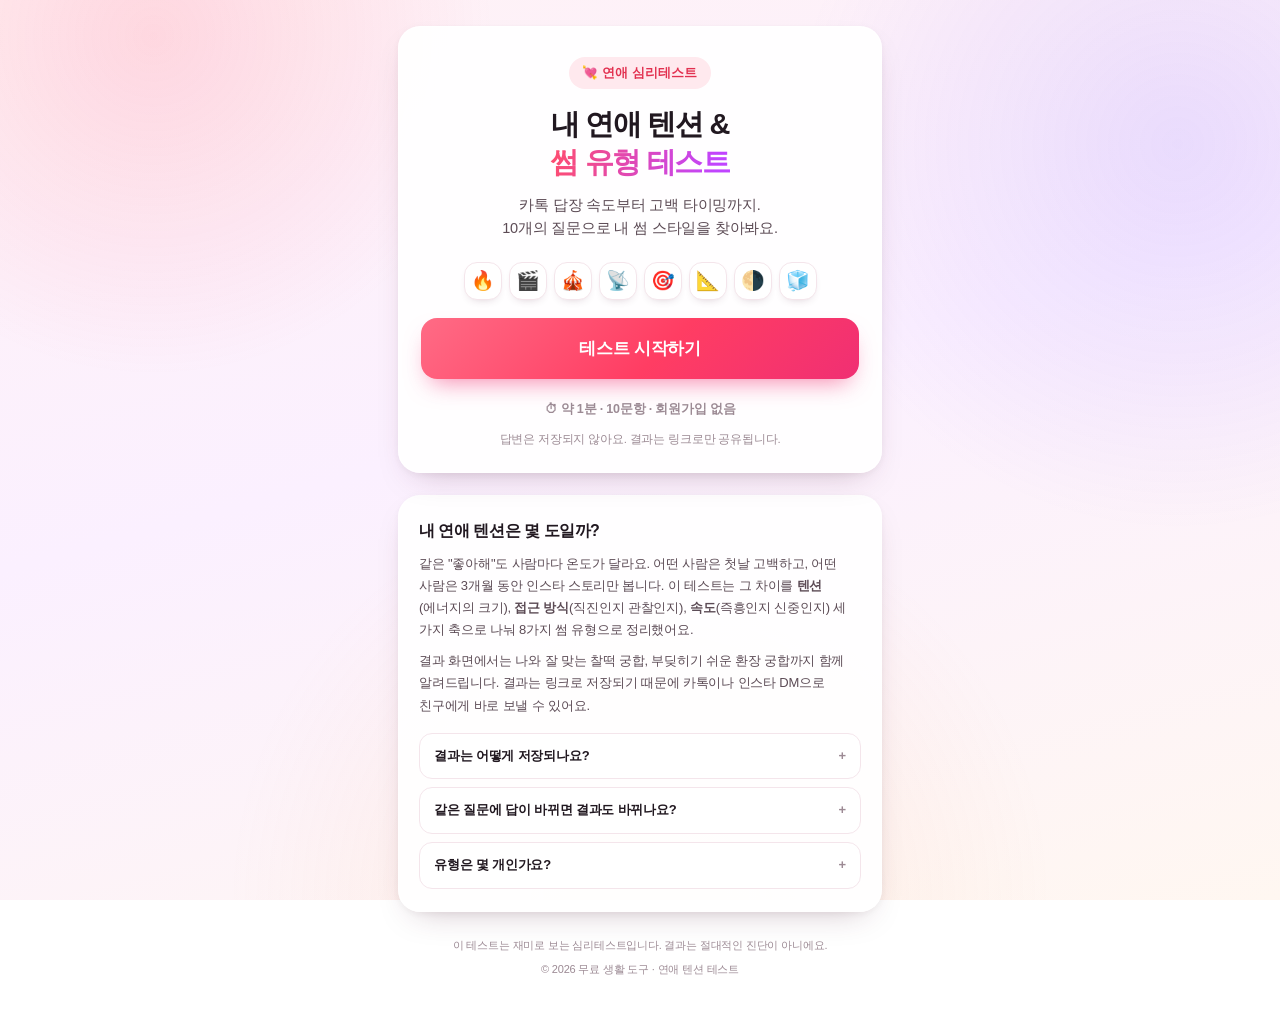
==== love-test/index.html @ 637217f5 "2호기: 연애 텐션 & 썸 유형 테스트 (/love-test/) 추가 + 메인 포털 카드·사이트맵 반영" ====
<!DOCTYPE html>
<html lang="ko">
<head>
<meta charset="UTF-8" />
<meta name="viewport" content="width=device-width, initial-scale=1.0, viewport-fit=cover" />

<title>내 연애 텐션 &amp; 썸 유형 테스트 · 10문항 1분 심리테스트</title>
<meta name="description" content="10개의 질문으로 알아보는 나의 연애 텐션과 썸 유형. 8가지 개성 유형, 찰떡·환장 궁합까지 1분 만에 확인하고 카톡·인스타로 공유해 보세요." />
<meta name="keywords" content="연애 테스트, 썸 테스트, 연애 유형 테스트, 심리테스트, 썸 유형, 찰떡 궁합, 환장 궁합, MBTI 연애, 무료 테스트" />
<meta name="robots" content="index, follow" />
<meta name="author" content="무료 생활 도구" />
<meta name="theme-color" content="#FF4D6D" />
<meta name="naver-site-verification" content="4abd9c88c584afc4a3177594d91446796b81fe75" />
<meta name="google-site-verification" content="jYSlBA72Mb35ZYG-_oT56KLNQTm2DvZlT0kwC0I4Q4g" />
<link rel="canonical" href="https://wjdtldks2007-art.github.io/love-test/" />

<meta property="og:type" content="website" />
<meta property="og:locale" content="ko_KR" />
<meta property="og:site_name" content="내 연애 텐션 &amp; 썸 유형 테스트" />
<meta property="og:title" content="내 연애 텐션 &amp; 썸 유형 테스트 💘" />
<meta property="og:description" content="10문항 1분. 나의 썸 유형과 찰떡·환장 궁합까지 바로 확인하고 공유해 보세요." />
<meta property="og:url" content="https://wjdtldks2007-art.github.io/love-test/" />
<meta property="og:image" content="https://wjdtldks2007-art.github.io/love-test/og-image.png" />
<meta property="og:image:width" content="1200" />
<meta property="og:image:height" content="630" />
<meta name="twitter:card" content="summary_large_image" />
<meta name="twitter:title" content="내 연애 텐션 &amp; 썸 유형 테스트 💘" />
<meta name="twitter:description" content="10문항 1분. 나의 썸 유형과 찰떡·환장 궁합까지." />
<meta name="twitter:image" content="https://wjdtldks2007-art.github.io/love-test/og-image.png" />

<link rel="icon" href="data:image/svg+xml,%3Csvg xmlns='http://www.w3.org/2000/svg' viewBox='0 0 100 100'%3E%3Crect width='100' height='100' rx='26' fill='%23FF4D6D'/%3E%3Ctext x='50' y='72' font-size='56' text-anchor='middle'%3E%F0%9F%92%98%3C/text%3E%3C/svg%3E" />

<script type="application/ld+json">
{
  "@context":"https://schema.org",
  "@type":"WebPage",
  "name":"내 연애 텐션 & 썸 유형 테스트",
  "url":"https://wjdtldks2007-art.github.io/love-test/",
  "inLanguage":"ko-KR",
  "description":"10문항으로 알아보는 연애 텐션과 썸 유형 테스트. 8가지 유형과 찰떡·환장 궁합을 제공합니다.",
  "isAccessibleForFree":true
}
</script>

<style>
  :root{
    --pink:#FF4D6D;
    --pink-deep:#E2304F;
    --pink-soft:#FFE9EE;
    --purple:#7C5CFF;
    --purple-soft:#EFEAFF;
    --ink:#211820;
    --ink-2:#5C4B55;
    --ink-3:#9C8A94;
    --line:#F4E5EB;
    --white:#fff;
    --radius:22px;
  }
  *{box-sizing:border-box;margin:0;padding:0;-webkit-tap-highlight-color:transparent;}
  html{-webkit-text-size-adjust:100%;}
  body{
    font-family:-apple-system,BlinkMacSystemFont,"Apple SD Gothic Neo","Pretendard","Malgun Gothic","Noto Sans KR",sans-serif;
    color:var(--ink);
    line-height:1.6;
    letter-spacing:-0.012em;
    min-height:100vh;
    background:linear-gradient(165deg,#FFF2F5 0%,#FBF0FF 46%,#FFF7F1 100%);
    background-attachment:fixed;
  }
  body::before{
    content:"";
    position:fixed;
    inset:0;
    pointer-events:none;
    background:
      radial-gradient(38vw 38vw at 12% 4%,rgba(255,77,109,.16),transparent 70%),
      radial-gradient(42vw 42vw at 92% 16%,rgba(124,92,255,.14),transparent 72%),
      radial-gradient(46vw 46vw at 50% 100%,rgba(255,180,120,.14),transparent 70%);
    z-index:0;
  }
  .app{
    position:relative;
    z-index:1;
    width:100%;
    max-width:520px;
    margin:0 auto;
    padding:26px 18px 40px;
  }
  .screen{animation:screenIn .34s cubic-bezier(.22,.9,.3,1) both;}
  [hidden]{display:none !important;}
  @keyframes screenIn{from{opacity:0;transform:translateY(14px);}to{opacity:1;transform:none;}}
  @media (prefers-reduced-motion:reduce){
    .screen{animation:none;}
    *{transition:none !important;}
  }

  /* ---------- 공통 ---------- */
  .card{
    background:rgba(255,255,255,.92);
    border-radius:var(--radius);
    box-shadow:0 14px 34px -18px rgba(80,30,55,.34), 0 2px 8px rgba(80,30,55,.05);
    border:1px solid rgba(255,255,255,.9);
  }
  .btn{
    display:block;
    width:100%;
    border:0;
    font:inherit;
    font-weight:800;
    cursor:pointer;
    border-radius:16px;
    padding:17px 18px;
    text-align:center;
  }
  .btn-primary{
    background:linear-gradient(135deg,#FF6B85,#FF3D63 55%,#F02F73);
    color:#fff;
    box-shadow:0 12px 24px -10px rgba(240,47,115,.62);
    font-size:17px;
    letter-spacing:-0.02em;
  }
  .btn-primary:active{transform:translateY(1px) scale(.995);}
  .btn-ghost{
    background:#fff;
    color:var(--ink-2);
    border:1px solid var(--line);
    font-size:15px;
    font-weight:700;
    padding:14px 16px;
  }
  .btn-ghost:active{background:#FDF7F9;}

  /* ---------- 시작 화면 ---------- */
  .intro{padding:30px 22px 24px;text-align:center;}
  .kicker{
    display:inline-flex;
    align-items:center;
    gap:6px;
    font-size:12.5px;
    font-weight:800;
    letter-spacing:.01em;
    color:var(--pink-deep);
    background:var(--pink-soft);
    border-radius:999px;
    padding:6px 13px;
  }
  .intro h1{
    margin-top:16px;
    font-size:29px;
    line-height:1.32;
    font-weight:900;
    letter-spacing:-0.045em;
  }
  .intro h1 em{
    font-style:normal;
    background:linear-gradient(100deg,#FF4D6D,#C044FF 92%);
    -webkit-background-clip:text;
    background-clip:text;
    color:transparent;
  }
  .intro .sub{
    margin-top:12px;
    font-size:14.5px;
    color:var(--ink-2);
    word-break:keep-all;
  }
  .type-row{
    display:flex;
    justify-content:center;
    flex-wrap:wrap;
    gap:7px;
    margin:22px 0 4px;
  }
  .type-dot{
    font-size:19px;
    width:38px;
    height:38px;
    display:grid;
    place-items:center;
    border-radius:13px;
    background:#fff;
    border:1px solid var(--line);
    box-shadow:0 4px 10px -6px rgba(80,30,55,.3);
  }
  .intro .meta{
    margin:20px 0 0;
    font-size:12.5px;
    color:var(--ink-3);
    font-weight:600;
  }
  .intro .btn-primary{margin-top:18px;}
  .intro .privacy{
    margin-top:12px;
    font-size:11.5px;
    color:var(--ink-3);
    line-height:1.5;
  }

  /* ---------- 퀴즈 ---------- */
  .quiz-top{
    display:flex;
    align-items:center;
    gap:12px;
    padding:0 4px 16px;
  }
  .back-btn{
    flex:0 0 auto;
    width:36px;height:36px;
    border-radius:12px;
    border:1px solid var(--line);
    background:#fff;
    color:var(--ink-2);
    font-size:17px;
    line-height:1;
    cursor:pointer;
    display:grid;place-items:center;
  }
  .back-btn:disabled{opacity:.35;cursor:default;}
  .bar{
    flex:1;
    height:8px;
    border-radius:999px;
    background:#F6E6EC;
    overflow:hidden;
  }
  .bar > i{
    display:block;
    height:100%;
    width:0%;
    border-radius:999px;
    background:linear-gradient(90deg,#FF8FA3,#FF4D6D 60%,#C044FF);
    transition:width .32s cubic-bezier(.3,.9,.3,1);
  }
  .count{
    flex:0 0 auto;
    font-size:12.5px;
    font-weight:800;
    color:var(--ink-3);
    font-variant-numeric:tabular-nums;
    min-width:38px;
    text-align:right;
  }
  .q-card{padding:26px 20px 22px;}
  .q-no{
    font-size:12px;
    font-weight:900;
    letter-spacing:.06em;
    color:var(--pink);
  }
  .q-text{
    margin-top:8px;
    font-size:20px;
    line-height:1.45;
    font-weight:800;
    letter-spacing:-0.035em;
    word-break:keep-all;
  }
  .options{
    display:grid;
    gap:9px;
    margin-top:20px;
  }
  .opt{
    display:flex;
    align-items:flex-start;
    gap:10px;
    width:100%;
    border:1.5px solid var(--line);
    background:#fff;
    border-radius:15px;
    padding:14px 15px;
    font:inherit;
    font-size:14.5px;
    line-height:1.5;
    font-weight:600;
    color:var(--ink);
    text-align:left;
    cursor:pointer;
    transition:border-color .15s ease,background .15s ease,transform .12s ease;
    word-break:keep-all;
  }
  .opt .num{
    flex:0 0 auto;
    width:20px;height:20px;
    margin-top:1px;
    border-radius:7px;
    background:var(--pink-soft);
    color:var(--pink-deep);
    font-size:11px;
    font-weight:900;
    display:grid;place-items:center;
  }
  .opt:hover{border-color:#FFC2D0;background:#FFFAFB;}
  .opt:active{transform:scale(.993);}
  .opt.picked{
    border-color:var(--pink);
    background:linear-gradient(135deg,#FFF0F4,#FFE6F0);
    box-shadow:0 8px 18px -12px rgba(255,77,109,.8);
  }
  .opt.picked .num{background:var(--pink);color:#fff;}
  .quiz-note{
    margin-top:15px;
    text-align:center;
    font-size:11.5px;
    color:var(--ink-3);
  }

  /* ---------- 결과 ---------- */
  .hero{
    position:relative;
    overflow:hidden;
    border-radius:26px;
    padding:30px 22px 26px;
    color:#fff;
    text-align:center;
    box-shadow:0 22px 46px -24px rgba(45,15,35,.62);
  }
  .hero::after{
    content:"";
    position:absolute;
    width:230px;height:230px;
    right:-70px;top:-110px;
    border-radius:50%;
    background:rgba(255,255,255,.16);
  }
  .hero-top{
    position:relative;
    z-index:1;
    font-size:11.5px;
    font-weight:800;
    letter-spacing:.14em;
    opacity:.9;
    text-transform:uppercase;
  }
  .hero-emoji{
    position:relative;
    z-index:1;
    font-size:64px;
    line-height:1.1;
    margin-top:8px;
    filter:drop-shadow(0 8px 16px rgba(0,0,0,.22));
  }
  .hero-name{
    position:relative;
    z-index:1;
    margin-top:6px;
    font-size:27px;
    font-weight:900;
    letter-spacing:-0.045em;
  }
  .hero-line{
    position:relative;
    z-index:1;
    margin-top:9px;
    font-size:14px;
    line-height:1.55;
    opacity:.95;
    word-break:keep-all;
  }
  .chips{
    position:relative;
    z-index:1;
    display:flex;
    flex-wrap:wrap;
    justify-content:center;
    gap:6px;
    margin-top:16px;
  }
  .chip{
    font-size:11.5px;
    font-weight:800;
    padding:5px 11px;
    border-radius:999px;
    background:rgba(255,255,255,.2);
    border:1px solid rgba(255,255,255,.34);
    backdrop-filter:blur(4px);
  }

  .panel{
    margin-top:14px;
    padding:22px 20px;
  }
  .panel h3{
    font-size:15px;
    font-weight:900;
    letter-spacing:-0.02em;
    display:flex;
    align-items:center;
    gap:7px;
  }
  .panel h3 .ico{font-size:16px;}
  .feat{
    list-style:none;
    margin-top:14px;
    display:grid;
    gap:11px;
  }
  .feat li{
    display:flex;
    gap:10px;
    font-size:14px;
    line-height:1.55;
    color:var(--ink-2);
    word-break:keep-all;
  }
  .feat li .n{
    flex:0 0 auto;
    width:21px;height:21px;
    margin-top:1px;
    border-radius:8px;
    background:var(--purple-soft);
    color:var(--purple);
    font-size:11px;
    font-weight:900;
    display:grid;place-items:center;
  }

  .matches{
    display:grid;
    grid-template-columns:1fr;
    gap:10px;
    margin-top:14px;
  }
  @media (min-width:430px){
    .matches{grid-template-columns:1fr 1fr;}
  }
  .match{
    border-radius:18px;
    padding:16px 15px;
    border:1px solid var(--line);
    background:#fff;
  }
  .match .lbl{
    font-size:11px;
    font-weight:900;
    letter-spacing:.02em;
    display:inline-flex;
    align-items:center;
    gap:5px;
    padding:3px 9px;
    border-radius:999px;
  }
  .match.good{background:linear-gradient(155deg,#FFF6F9,#FFF0FA);border-color:#FFD9E4;}
  .match.good .lbl{background:#FFE1EA;color:#D6275B;}
  .match.bad{background:linear-gradient(155deg,#F7F6FF,#F2F7FF);border-color:#E2DEFA;}
  .match.bad .lbl{background:#E8E4FF;color:#5B45C9;}
  .match .who{
    margin-top:9px;
    font-size:15px;
    font-weight:900;
    letter-spacing:-0.03em;
    display:flex;
    align-items:center;
    gap:6px;
  }
  .match p{
    margin-top:6px;
    font-size:12.5px;
    line-height:1.55;
    color:var(--ink-2);
    word-break:keep-all;
  }

  .advice{
    background:linear-gradient(150deg,#FFFBF2,#FFF6EC);
    border:1px solid #FFE7C9;
  }
  .advice p{
    margin-top:10px;
    font-size:14px;
    line-height:1.65;
    color:#7A5330;
    word-break:keep-all;
    font-weight:600;
  }

  .share{
    display:grid;
    gap:9px;
    margin-top:18px;
  }
  .share-row{display:grid;grid-template-columns:1fr 1fr;gap:9px;}
  .share .btn-primary{padding:16px;font-size:16px;}
  .share-note{
    margin-top:11px;
    text-align:center;
    font-size:11.5px;
    color:var(--ink-3);
    line-height:1.5;
  }

  /* 광고 자리 */
  .ad-slot{
    margin-top:18px;
    min-height:104px;
    border:1.5px dashed #E3D2DA;
    border-radius:16px;
    background:rgba(255,255,255,.55);
    display:grid;
    place-items:center;
    text-align:center;
    padding:16px;
  }
  .ad-slot span{
    font-size:11.5px;
    font-weight:700;
    color:#B7A3AD;
    letter-spacing:.01em;
    line-height:1.6;
  }

  .more{
    margin-top:16px;
  }
  .more h3{
    font-size:13.5px;
    font-weight:900;
    color:var(--ink-2);
    text-align:center;
  }
  .more-grid{
    display:grid;
    grid-template-columns:1fr 1fr;
    gap:8px;
    margin-top:11px;
  }
  .more-item{
    display:flex;
    align-items:center;
    gap:7px;
    border:1px solid var(--line);
    background:#fff;
    border-radius:13px;
    padding:10px 11px;
    font:inherit;
    font-size:12.5px;
    font-weight:700;
    color:var(--ink-2);
    cursor:pointer;
    text-align:left;
  }
  .more-item:active{background:#FDF7F9;}
  .more-item .e{font-size:16px;}

  .retry{
    margin-top:16px;
  }

  /* ---------- 안내 / FAQ ---------- */
  .info{margin-top:22px;padding:22px 20px;}
  .info h2{font-size:16px;font-weight:900;letter-spacing:-0.03em;}
  .info p{margin-top:9px;font-size:13px;line-height:1.7;color:var(--ink-2);word-break:keep-all;}
  .faq{margin-top:16px;display:grid;gap:8px;}
  .faq details{
    border:1px solid var(--line);
    border-radius:13px;
    background:#fff;
    padding:12px 14px;
  }
  .faq summary{
    font-size:13px;
    font-weight:800;
    cursor:pointer;
    list-style:none;
    color:var(--ink);
    display:flex;
    justify-content:space-between;
    gap:10px;
  }
  .faq summary::-webkit-details-marker{display:none;}
  .faq summary::after{content:"+";color:var(--ink-3);font-weight:900;}
  .faq details[open] summary::after{content:"−";}
  .faq details p{margin-top:8px;font-size:12.5px;color:var(--ink-2);line-height:1.65;}

  footer{
    text-align:center;
    padding:24px 8px 6px;
    font-size:11px;
    color:var(--ink-3);
    line-height:1.7;
  }

  .toast{
    position:fixed;
    left:50%;
    bottom:28px;
    transform:translate(-50%,20px);
    background:#211820;
    color:#fff;
    font-size:13px;
    font-weight:700;
    padding:12px 18px;
    border-radius:14px;
    box-shadow:0 14px 30px -12px rgba(0,0,0,.5);
    opacity:0;
    pointer-events:none;
    transition:opacity .2s ease,transform .24s ease;
    z-index:50;
    max-width:calc(100vw - 40px);
    text-align:center;
  }
  .toast.show{opacity:1;transform:translate(-50%,0);}
</style>
</head>
<body>
<div class="app">

  <!-- ============ 시작 화면 ============ -->
  <section id="screen-intro" class="screen card intro">
    <div class="kicker">💘 연애 심리테스트</div>
    <h1>내 연애 텐션 &amp;<br /><em>썸 유형 테스트</em></h1>
    <p class="sub">카톡 답장 속도부터 고백 타이밍까지.<br />10개의 질문으로 내 썸 스타일을 찾아봐요.</p>

    <div class="type-row" aria-hidden="true">
      <span class="type-dot">🔥</span>
      <span class="type-dot">🎬</span>
      <span class="type-dot">🎪</span>
      <span class="type-dot">📡</span>
      <span class="type-dot">🎯</span>
      <span class="type-dot">📐</span>
      <span class="type-dot">🌗</span>
      <span class="type-dot">🧊</span>
    </div>

    <button class="btn btn-primary" id="start-btn" type="button">테스트 시작하기</button>
    <p class="meta">⏱ 약 1분 · 10문항 · 회원가입 없음</p>
    <p class="privacy">답변은 저장되지 않아요. 결과는 링크로만 공유됩니다.</p>
  </section>

  <!-- ============ 질문 화면 ============ -->
  <section id="screen-quiz" class="screen" hidden>
    <div class="quiz-top">
      <button class="back-btn" id="back-btn" type="button" aria-label="이전 질문으로">←</button>
      <div class="bar"><i id="bar-fill"></i></div>
      <span class="count" id="count">1/10</span>
    </div>

    <div class="card q-card" id="q-card">
      <p class="q-no" id="q-no">Q1</p>
      <h2 class="q-text" id="q-text">질문</h2>
      <div class="options" id="options" role="group" aria-labelledby="q-text"></div>
      <p class="quiz-note">정답은 없어요. 끌리는 대로 골라 주세요 🙌</p>
    </div>
  </section>

  <!-- ============ 결과 화면 ============ -->
  <section id="screen-result" class="screen" hidden>
    <div class="hero" id="hero">
      <p class="hero-top" id="hero-top">나의 썸 유형은</p>
      <div class="hero-emoji" id="r-emoji">🔥</div>
      <h2 class="hero-name" id="r-name">폭주 기관차</h2>
      <p class="hero-line" id="r-line">한 줄 요약</p>
      <div class="chips" id="r-chips"></div>
    </div>

    <section class="card panel">
      <h3><span class="ico">💡</span>연애 특징 3가지</h3>
      <ul class="feat" id="r-feats"></ul>
    </section>

    <section class="card panel">
      <h3><span class="ico">🫶</span>궁합 리포트</h3>
      <div class="matches">
        <div class="match good">
          <span class="lbl">💞 찰떡 궁합</span>
          <div class="who" id="r-good">—</div>
          <p id="r-good-why"></p>
        </div>
        <div class="match bad">
          <span class="lbl">💥 환장 궁합</span>
          <div class="who" id="r-bad">—</div>
          <p id="r-bad-why"></p>
        </div>
      </div>
    </section>

    <section class="card panel advice">
      <h3><span class="ico">✍️</span>연애 조언</h3>
      <p id="r-advice"></p>
    </section>

    <div class="share">
      <button class="btn btn-primary" id="share-btn" type="button">카톡 · 인스타에 공유하기</button>
      <div class="share-row">
        <button class="btn btn-ghost" id="copy-btn" type="button">🔗 결과 링크 복사</button>
        <button class="btn btn-ghost" id="retry-btn" type="button">↺ 다시 하기</button>
      </div>
      <p class="share-note">같은 유형이 나온 친구에게 링크를 보내보세요.</p>
    </div>

    <!-- =========================================================
         [광고 / 쿠팡 파트너스 삽입 위치]
         아래 .ad-slot div 를 통째로 지우고 애드센스 광고 단위나
         쿠팡 파트너스 배너 코드를 붙여 넣으면 됩니다.
         (결과 카드 바로 아래 · 모바일/PC 공통)
         ========================================================= -->
    <div class="ad-slot" aria-hidden="true">
      <span>광고 영역<br />애드센스 · 쿠팡 파트너스 배너가 들어갈 자리</span>
    </div>

    <div class="more">
      <h3>다른 유형도 궁금하다면</h3>
      <div class="more-grid" id="more-grid"></div>
    </div>
  </section>

  <!-- ============ 소개 / FAQ ============ -->
  <section class="info card">
    <h2>내 연애 텐션은 몇 도일까?</h2>
    <p>같은 "좋아해"도 사람마다 온도가 달라요. 어떤 사람은 첫날 고백하고, 어떤 사람은 3개월 동안 인스타 스토리만 봅니다. 이 테스트는 그 차이를 <b>텐션</b>(에너지의 크기), <b>접근 방식</b>(직진인지 관찰인지), <b>속도</b>(즉흥인지 신중인지) 세 가지 축으로 나눠 8가지 썸 유형으로 정리했어요.</p>
    <p>결과 화면에서는 나와 잘 맞는 찰떡 궁합, 부딪히기 쉬운 환장 궁합까지 함께 알려드립니다. 결과는 링크로 저장되기 때문에 카톡이나 인스타 DM으로 친구에게 바로 보낼 수 있어요.</p>

    <div class="faq">
      <details>
        <summary>결과는 어떻게 저장되나요?</summary>
        <p>답변은 서버로 전송되지 않고 브라우저 안에서만 계산됩니다. 결과 화면의 주소에 유형 정보가 담기기 때문에, 그 링크를 저장하거나 공유하면 같은 결과를 다시 볼 수 있어요.</p>
      </details>
      <details>
        <summary>같은 질문에 답이 바뀌면 결과도 바뀌나요?</summary>
        <p>네. 세 축의 점수에 따라 유형이 정해지므로, 답이 달라지면 다른 유형이 나올 수 있습니다. 다시 하기를 누르면 처음부터 시작해요.</p>
      </details>
      <details>
        <summary>유형은 몇 개인가요?</summary>
        <p>총 8가지입니다. 폭주 기관차, 각본 있는 직진러, 썸 서커스 단장, 썸 레이더, 한 방 저격수, 설계도 직진러, 반전 잠복자, 마음의 빙하까지 — 결과 화면 아래에서 모든 유형을 볼 수 있어요.</p>
      </details>
    </div>
  </section>

  <footer>
    <p>이 테스트는 재미로 보는 심리테스트입니다. 결과는 절대적인 진단이 아니에요.</p>
    <p style="margin-top:5px;">© 2026 무료 생활 도구 · 연애 텐션 테스트</p>
  </footer>
</div>

<div class="toast" id="toast" role="status" aria-live="polite"></div>

<script>
(function(){
  "use strict";

  var BASE_URL = "https://wjdtldks2007-art.github.io/love-test/";

  /* ---------- 8가지 유형 ---------- */
  var TYPES = {
    burst:{
      emoji:"🔥", name:"폭주 기관차",
      line:"마음에 불이 붙으면 3초 만에 시동, 고백까지 풀액셀.",
      chips:["텐션 만렙","직진형","즉흥형"],
      color:["#FF7A45","#F0235C"],
      feats:[
        "마음에 들면 답장 속도가 인생 최고 기록을 갈아치운다",
        "티를 숨기려 해도 입꼬리와 이모티콘 개수가 먼저 고백한다",
        "거절당해도 다음 날 “어제 뭐 먹었어?” 톡으로 조용히 복구한다"
      ],
      good:"circus",
      goodWhy:"둘이 만나면 3시간이 30분처럼 지나가는 텐션 콤보. 서로의 에너지가 연료가 됩니다.",
      bad:"glacier",
      badWhy:"내 열정이 0도의 벽에 닿으면 김만 나고 끝나요. 답장 없는 시간을 견디는 게 이 조합의 숙제.",
      advice:"상대에게도 시동 걸 시간이 필요해요. “나 이만큼 좋아”를 말하면서 “너는 어때?”를 한 번만 더 물어보면 성공률이 확 올라갑니다."
    },
    script:{
      emoji:"🎬", name:"각본 있는 직진러",
      line:"준비는 철저하게, 고백은 영화처럼. 대본은 이미 세 개 써놨다.",
      chips:["텐션 만렙","직진형","신중형"],
      color:["#A855F7","#EC4899"],
      feats:[
        "좋아하는 마음도 계획표에 적어두고 하나씩 실행한다",
        "리액션은 크지만, 고백 멘트는 밤새 다듬는다",
        "상대의 취향·동선·좋아하는 메뉴까지 조용히 조사해둔다"
      ],
      good:"radar",
      goodWhy:"서로의 신호를 읽고 준비하는 조합. 말하지 않아도 “지금이다”를 압니다.",
      bad:"lurker",
      badWhy:"내겐 대본이 있는데 상대는 즉흥 연기만 해요. 합이 안 맞으면 각자 다른 작품이 됩니다.",
      advice:"완벽한 타이밍을 기다리다 계절이 바뀌지 않게, 80%만 준비됐을 때 한 번 말해보세요. 나머지 20%는 상대가 채워줄 수 있어요."
    },
    circus:{
      emoji:"🎪", name:"썸 서커스 단장",
      line:"텐션으로 분위기를 만들고, 타이밍은 눈치로 잡는다.",
      chips:["텐션 만렙","관찰형","즉흥형"],
      color:["#22C1C3","#4F7BFF"],
      feats:[
        "단톡방을 웃음으로 채우는데, 그 웃음의 절반은 상대 리액션용이다",
        "상대 컨디션을 0.5초 만에 읽고 농담 강도를 조절한다",
        "“지금 나와”로 갑자기 이벤트를 여는 게 특기다"
      ],
      good:"burst",
      goodWhy:"둘이 있으면 하루가 3시간처럼 지나가는 최고의 흥행 조합입니다.",
      bad:"blueprint",
      badWhy:"내 즉흥 이벤트가 상대의 계획표를 부숴요. 즐거운데 자꾸 미안해집니다.",
      advice:"노는 사람과 좋아하는 사람은 다르게 보여야 해요. 장난 속에 진심을 한 번씩 섞어두면 상대가 “이건 진짜구나”를 알게 됩니다."
    },
    radar:{
      emoji:"📡", name:"썸 레이더",
      line:"리액션은 크게, 확신은 천천히. 지금 모든 신호를 수집 중.",
      chips:["텐션 만렙","관찰형","신중형"],
      color:["#38BDF8","#6366F1"],
      feats:[
        "상대의 말투·답장 시간·이모티콘 개수 변화를 다 기억한다",
        "티는 안 내는데 주변인은 이미 다 알고 있다",
        "“썸인가?” 싶으면 진짜 썸일 때만 움직인다"
      ],
      good:"script",
      goodWhy:"서로 신호를 읽고 준비하는 조합. 말 안 해도 통합니다.",
      bad:"sniper",
      badWhy:"나도 신호를 안 보내고 상대도 안 보내요. 둘 다 레이더만 보다가 끝나는 조합.",
      advice:"레이더는 정확한데, 그 신호를 상대에게 보내는 걸 자꾸 잊어요. 좋아하는 티를 1%만 더 내도 상대의 레이더도 켜집니다."
    },
    sniper:{
      emoji:"🎯", name:"한 방 저격수",
      line:"평소엔 조용한데, 결정적일 때 한 방. 그 한 방이 세다.",
      chips:["정온 모드","직진형","즉흥형"],
      color:["#3F4A5A","#0F766E"],
      feats:[
        "좋아하는 사람 앞에서는 오히려 말수가 줄어든다",
        "그런데 결정적일 때 아무도 예상 못 한 말을 한다 (“우리 사귀자”)",
        "화려한 이벤트보다 딱 맞는 한 마디를 고른다"
      ],
      good:"blueprint",
      goodWhy:"말이 없어도 서로의 타이밍을 아는 조합. 조용한데 잘 돌아갑니다.",
      bad:"circus",
      badWhy:"상대는 축제, 나는 저격. 텐션 차이를 사랑으로 넘기엔 하루가 너무 깁니다.",
      advice:"한 방만 기다리면 상대는 그 전까지 “관심 없나?” 하고 접을 수 있어요. 잔잔한 연락 한 줄이 그 한 방의 위력을 키웁니다."
    },
    blueprint:{
      emoji:"📐", name:"설계도 직진러",
      line:"좋아하는 마음도 계획대로. 머릿속엔 3개월 뒤가 그려져 있다.",
      chips:["정온 모드","직진형","신중형"],
      color:["#3B82F6","#1E3A8A"],
      feats:[
        "마음이 생기면 상대의 스케줄과 취향을 정리한다 (메모장에)",
        "고백은 계획된 장소, 계획된 시간, 준비된 한 마디",
        "좋아한다는 말은 안 해도 행동으로 다 해놓는다"
      ],
      good:"sniper",
      goodWhy:"조용히 서로를 이해하는 조합. 말이 적어도 마음은 큽니다.",
      bad:"burst",
      badWhy:"상대의 풀액셀에 내 설계도가 찢겨요. 사랑인데 숨이 찹니다.",
      advice:"행동으로 백 번 보여주는 것보다 입으로 한 번 말하는 게 열 배는 확실해요. 설계도에 “말하기” 항목을 꼭 넣어두세요."
    },
    lurker:{
      emoji:"🌗", name:"반전 잠복자",
      line:"조용히 지켜보다가, 어느 날 갑자기 마음을 꺼낸다.",
      chips:["정온 모드","관찰형","즉흥형"],
      color:["#7C3AED","#3B1D6B"],
      feats:[
        "3개월 동안 인스타 스토리만 보다가 갑자기 고백하는 쪽",
        "관찰력이 비정상적으로 좋아서 상대 취향을 다 알고 있다",
        "마음을 꺼낼 땐 준비 없이, 그래서 더 진심처럼 보인다"
      ],
      good:"glacier",
      goodWhy:"둘 다 조용한데 한 번 움직이면 오래 갑니다. 얼음 밑의 온도 같은 조합.",
      bad:"script",
      badWhy:"상대는 대본을 쓰고 나는 즉흥 연기를 해요. 리허설이 계속 어긋납니다.",
      advice:"갑작스러운 고백은 상대에겐 정말 갑작스럽습니다. 잠복 기간에 “나도 관심 있어” 신호를 두세 번 흘려두면 그 반전이 로맨스가 됩니다."
    },
    glacier:{
      emoji:"🧊", name:"마음의 빙하",
      line:"겉은 0도, 속은 100도. 녹는 데 시간이 필요하다.",
      chips:["정온 모드","관찰형","신중형"],
      color:["#7FB8F5","#3F7BE0"],
      feats:[
        "좋아할수록 더 무뚝뚝해지는 타입, 오해받기 1등",
        "상대의 모든 신호를 분석하지만 확인은 100%일 때만 한다",
        "한 번 마음을 열면 5년을 가는 장기 연애 체질"
      ],
      good:"lurker",
      goodWhy:"서로의 느린 속도를 이해하는 조합. 급하지 않아서 오래 갑니다.",
      bad:"radar",
      badWhy:"상대는 계속 신호를 보내는데 나는 확인 중. 신호가 끊기고 나서야 아쉬워집니다.",
      advice:"무표정은 “관심 없음”으로 읽혀요. 하루에 한 번, 작게라도 온도를 보여주세요. “오늘 보고 싶었어” 한 줄이면 충분합니다."
    }
  };

  var ORDER = ["burst","script","circus","radar","sniper","blueprint","lurker","glacier"];

  /* ---------- 질문 (축: T=텐션 H/L, A=접근 D/N, S=속도 F/C) ---------- */
  var QUESTIONS = [
    { q:"단체 톡방에 썸 상대가 “오늘 너무 힘들었다”고 올렸다.",
      o:[
        {t:"“무슨 일이야? 전화할까?” 바로 답한다", k:"H", v:2},
        {t:"하트 누르고, 위로 멘트 다섯 개 중에 고민한다", k:"H", v:1},
        {t:"다들 답하겠지, 하고 넘긴다", k:"L", v:1},
        {t:"좀 지나서 “고생했어” 한 줄 남긴다", k:"L", v:2}
      ]},
    { q:"썸 상대가 세 시간째 답장이 없다.",
      o:[
        {t:"“바빠? 나 심심해 ㅋㅋ” 하고 또 보낸다", k:"H", v:2},
        {t:"인스타 스토리부터 확인한다, 뭐 하고 있나", k:"H", v:1},
        {t:"폰 뒤집어 놓고 내 일 한다", k:"L", v:1},
        {t:"오히려 잘됐다 싶어서 하루 종일 안 본다", k:"L", v:2}
      ]},
    { q:"썸 상대가 다른 이성과 찍은 사진을 올렸다.",
      o:[
        {t:"바로 캡처해서 “누구야?” 톡을 보낸다", k:"H", v:2},
        {t:"친한 친구한테 보내서 같이 분석한다", k:"H", v:1},
        {t:"흠, 하고 넘긴다", k:"L", v:1},
        {t:"안 본 척한다. 진짜로 신경 안 쓰는 척", k:"L", v:2}
      ]},
    { q:"마음이 확 커진 순간, 심장이 크게 뛴다.",
      o:[
        {t:"그 자리에서 “나 너 좋아해” 말한다", k:"H", v:2},
        {t:"목소리가 떨려도 어떻게든 티를 낸다", k:"H", v:1},
        {t:"집에 가서 혼자 정리한다", k:"L", v:1},
        {t:"이불킥하고 다음 날 아무 일 없던 척한다", k:"L", v:2}
      ]},
    { q:"마음에 드는 사람을 처음 봤을 때.",
      o:[
        {t:"팔로우 걸고 DM부터 보낸다", k:"D", v:2},
        {t:"공통 친구 통해 자연스럽게 소개받는다", k:"D", v:1},
        {t:"인스타를 정독하고 다음 기회를 노린다", k:"N", v:1},
        {t:"스토리 염탐만 하고 끝난다", k:"N", v:2}
      ]},
    { q:"썸 상대가 “우리 뭐야?”라고 물었다.",
      o:[
        {t:"“사귀는 거지 뭐” 하고 바로 확정한다", k:"D", v:2},
        {t:"“좋아하면 좋겠다”고 슬쩍 던져본다", k:"D", v:1},
        {t:"“너는 어떻게 생각해?” 하고 되돌린다", k:"N", v:1},
        {t:"“좀 더 알아가자”며 시간을 번다", k:"N", v:2}
      ]},
    { q:"첫 데이트 코스를 정할 때.",
      o:[
        {t:"내가 다 정해서 “여기 어때?” 하고 던진다", k:"D", v:2},
        {t:"두 개 골라서 선택지를 준다", k:"D", v:1},
        {t:"상대 취향을 먼저 물어본다", k:"N", v:1},
        {t:"“아무 데나 좋아” 하고 맡긴다", k:"N", v:2}
      ]},
    { q:"첫 데이트가 끝나고 헤어지는 길.",
      o:[
        {t:"다음 약속을 그 자리에서 잡는다", k:"F", v:2},
        {t:"“오늘 재밌었어” 톡을 3분 안에 보낸다", k:"F", v:1},
        {t:"하루 정도 두고 연락한다", k:"C", v:1},
        {t:"상대 반응을 보고 결정한다", k:"C", v:2}
      ]},
    { q:"썸 상대가 밤 11시에 “지금 시간 돼?”라고 한다.",
      o:[
        {t:"“ㅇㅇ 어디야, 바로 갈게”", k:"F", v:2},
        {t:"10분 만에 준비하고 나간다", k:"F", v:1},
        {t:"“무슨 일인데?” 하고 먼저 묻는다", k:"C", v:1},
        {t:"“오늘은 좀…” 하고 다음을 잡는다", k:"C", v:2}
      ]},
    { q:"만난 지 3개월, 썸이 조금씩 길어지고 있다.",
      o:[
        {t:"3개월이면 충분하지, 지금 고백한다", k:"F", v:2},
        {t:"이번 주 안에 분위기 잡고 말한다", k:"F", v:1},
        {t:"확신이 더 필요하다, 한 달만 더", k:"C", v:1},
        {t:"상대가 먼저 말할 때까지 기다린다", k:"C", v:2}
      ]}
  ];

  var CHIP_LABEL = {H:"텐션 만렙", L:"정온 모드", D:"직진형", N:"관찰형", F:"즉흥형", C:"신중형"};

  /* ---------- DOM ---------- */
  var $ = function(id){ return document.getElementById(id); };
  var screens = {
    intro:$("screen-intro"),
    quiz:$("screen-quiz"),
    result:$("screen-result")
  };
  var state = { i:0, answers:[], scores:null, hard:null, type:null };

  function show(name){
    Object.keys(screens).forEach(function(k){ screens[k].hidden = (k !== name); });
    window.scrollTo({ top:0, behavior:"auto" });
  }

  /* ---------- 퀴즈 ---------- */
  function startQuiz(){
    state = { i:0, answers:[], scores:{H:0,L:0,D:0,N:0,F:0,C:0}, hard:{H:0,L:0,D:0,N:0,F:0,C:0}, type:null };
    renderQuestion();
    show("quiz");
  }

  function renderQuestion(){
    var q = QUESTIONS[state.i];
    $("q-no").textContent = "Q" + (state.i + 1);
    $("q-text").textContent = q.q;
    $("count").textContent = (state.i + 1) + "/" + QUESTIONS.length;

    var pct = Math.round((state.i / QUESTIONS.length) * 100);
    $("bar-fill").style.width = pct + "%";
    $("back-btn").disabled = state.i === 0;

    var box = $("options");
    box.innerHTML = "";
    q.o.forEach(function(opt, idx){
      var b = document.createElement("button");
      b.type = "button";
      b.className = "opt";
      b.innerHTML = '<span class="num">' + (idx + 1) + "</span><span>" + opt.t + "</span>";
      b.addEventListener("click", function(){ answer(idx, b); });
      box.appendChild(b);
    });

    // 카드 전환 효과
    var card = $("q-card");
    card.style.animation = "none";
    void card.offsetWidth;
    card.style.animation = "screenIn .28s cubic-bezier(.22,.9,.3,1) both";
  }

  function answer(idx, btn){
    btn.classList.add("picked");
    var opt = QUESTIONS[state.i].o[idx];
    state.answers[state.i] = idx;
    state.scores[opt.k] += opt.v;
    if (opt.v === 2) state.hard[opt.k] += 1;

    window.setTimeout(function(){
      state.i += 1;
      if (state.i >= QUESTIONS.length){
        finish();
      } else {
        renderQuestion();
      }
    }, 170);
  }

  function pickPole(a, b){
    if (state.scores[a] !== state.scores[b]) return state.scores[a] > state.scores[b] ? a : b;
    if (state.hard[a] !== state.hard[b]) return state.hard[a] > state.hard[b] ? a : b;
    return a;
  }

  function finish(){
    var key = pickPole("H","L") + pickPole("D","N") + pickPole("F","C");
    renderResult(key);
    show("result");
    setUrlType(key);
  }

  /* ---------- 결과 ---------- */
  function renderResult(key){
    var t = TYPES[key];
    if (!t) return;
    state.type = key;

    $("hero").style.background = "linear-gradient(150deg," + t.color[0] + " 0%," + t.color[1] + " 100%)";
    $("r-emoji").textContent = t.emoji;
    $("r-name").textContent = t.name;
    $("r-line").textContent = t.line;

    var chips = $("r-chips");
    chips.innerHTML = "";
    t.chips.forEach(function(c){
      var s = document.createElement("span");
      s.className = "chip";
      s.textContent = c;
      chips.appendChild(s);
    });

    var feats = $("r-feats");
    feats.innerHTML = "";
    t.feats.forEach(function(f, i){
      var li = document.createElement("li");
      li.innerHTML = '<span class="n">' + (i + 1) + "</span><span>" + f + "</span>";
      feats.appendChild(li);
    });

    var g = TYPES[t.good], b = TYPES[t.bad];
    $("r-good").textContent = g.emoji + " " + g.name;
    $("r-good-why").textContent = t.goodWhy;
    $("r-bad").textContent = b.emoji + " " + b.name;
    $("r-bad-why").textContent = t.badWhy;
    $("r-advice").textContent = t.advice;

    document.title = "내 썸 유형은 " + t.emoji + " " + t.name + " · 연애 텐션 테스트";

    var grid = $("more-grid");
    grid.innerHTML = "";
    ORDER.forEach(function(k){
      var x = TYPES[k];
      var el = document.createElement("button");
      el.type = "button";
      el.className = "more-item";
      el.innerHTML = '<span class="e">' + x.emoji + "</span><span>" + x.name + "</span>";
      el.addEventListener("click", function(){
        renderResult(k);
        setUrlType(k);
        window.scrollTo({ top:0, behavior:"smooth" });
      });
      grid.appendChild(el);
    });
  }

  function setUrlType(key){
    try{
      var u = new URL(window.location.href);
      u.search = "?t=" + key;
      u.hash = "";
      window.history.replaceState(null, "", u.toString());
    }catch(e){}
  }

  function typeFromUrl(){
    try{
      var v = new URL(window.location.href).searchParams.get("t");
      return (v && TYPES[v]) ? v : null;
    }catch(e){ return null; }
  }

  /* ---------- 공유 / 복사 ---------- */
  var toastTimer = null;
  function toast(msg){
    var el = $("toast");
    el.textContent = msg;
    el.classList.add("show");
    window.clearTimeout(toastTimer);
    toastTimer = window.setTimeout(function(){ el.classList.remove("show"); }, 2200);
  }

  function shareUrl(){
    return BASE_URL + "?t=" + (state.type || "burst");
  }

  function shareText(){
    var t = TYPES[state.type] || TYPES.burst;
    return "내 썸 유형은 " + t.emoji + " " + t.name + "! 너는 어떤 유형이야?";
  }

  function copyLink(){
    var url = shareUrl();
    var done = function(){ toast("결과 링크를 복사했어요! 카톡·인스타에 붙여넣기 💌"); };
    if (navigator.clipboard && navigator.clipboard.writeText){
      navigator.clipboard.writeText(url).then(done, function(){ legacyCopy(url); done(); });
    } else {
      legacyCopy(url); done();
    }
  }

  function legacyCopy(text){
    try{
      var ta = document.createElement("textarea");
      ta.value = text;
      ta.setAttribute("readonly", "");
      ta.style.position = "fixed";
      ta.style.top = "-1000px";
      document.body.appendChild(ta);
      ta.select();
      document.execCommand("copy");
      document.body.removeChild(ta);
    }catch(e){}
  }

  function shareResult(){
    var data = {
      title: "내 연애 텐션 & 썸 유형 테스트",
      text: shareText(),
      url: shareUrl()
    };
    if (navigator.share){
      navigator.share(data).catch(function(){ /* 사용자가 취소한 경우 */ });
    } else {
      copyLink();
      toast("링크를 복사했어요. 카톡·인스타에 붙여넣기 💌");
    }
  }

  /* ---------- 이벤트 ---------- */
  $("start-btn").addEventListener("click", startQuiz);
  $("retry-btn").addEventListener("click", function(){
    try{ window.history.replaceState(null, "", BASE_URL); }catch(e){}
    document.title = "내 연애 텐션 & 썸 유형 테스트 · 10문항 1분 심리테스트";
    startQuiz();
  });
  $("share-btn").addEventListener("click", shareResult);
  $("copy-btn").addEventListener("click", copyLink);
  $("back-btn").addEventListener("click", function(){
    if (state.i === 0) return;
    state.i -= 1;
    var prev = QUESTIONS[state.i].o[state.answers[state.i]];
    if (prev){
      state.scores[prev.k] -= prev.v;
      if (prev.v === 2) state.hard[prev.k] -= 1;
    }
    renderQuestion();
  });

  document.addEventListener("keydown", function(e){
    if (screens.quiz.hidden) return;
    var n = parseInt(e.key, 10);
    if (n >= 1 && n <= 4){
      var btns = $("options").querySelectorAll(".opt");
      if (btns[n - 1]) btns[n - 1].click();
    }
  });

  /* ---------- 초기 진입 ---------- */
  var preset = typeFromUrl();
  if (preset){
    renderResult(preset);
    show("result");
  }
})();
</script>
</body>
</html>
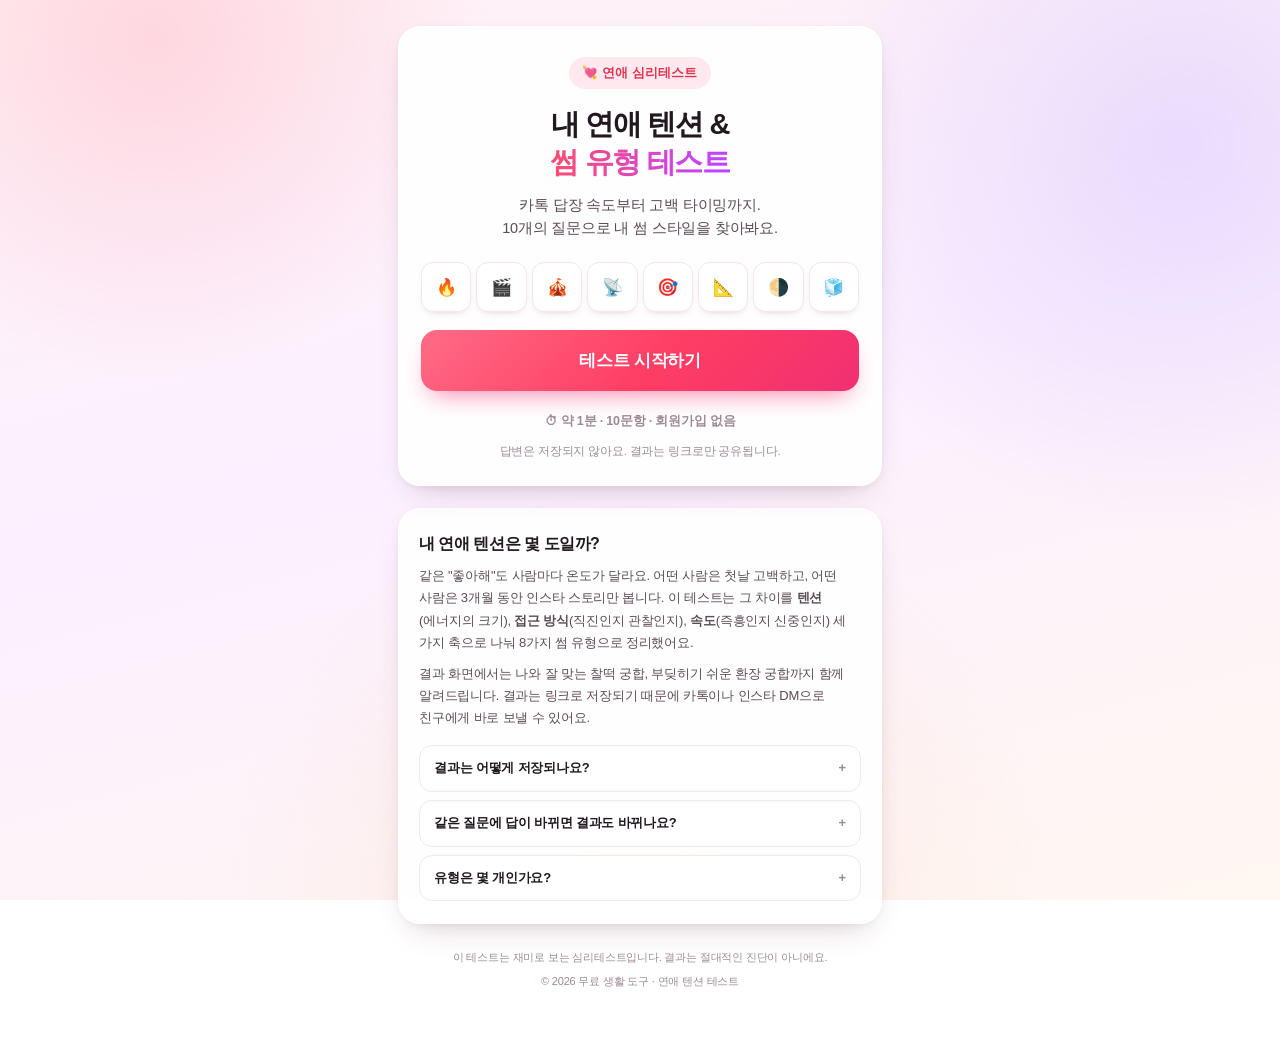
==== commit b79d0122: "love-test: 유형 이모지 줄 8칸 그리드로 정렬, 선택지 더블탭 가드" ====
--- a/love-test/index.html
+++ b/love-test/index.html
@@ -165,19 +165,18 @@
     word-break:keep-all;
   }
   .type-row{
-    display:flex;
-    justify-content:center;
-    flex-wrap:wrap;
-    gap:7px;
+    display:grid;
+    grid-template-columns:repeat(8,1fr);
+    gap:5px;
     margin:22px 0 4px;
   }
   .type-dot{
-    font-size:19px;
-    width:38px;
-    height:38px;
+    font-size:17px;
+    width:100%;
+    aspect-ratio:1 / 1;
     display:grid;
     place-items:center;
-    border-radius:13px;
+    border-radius:12px;
     background:#fff;
     border:1px solid var(--line);
     box-shadow:0 4px 10px -6px rgba(80,30,55,.3);
@@ -950,6 +949,12 @@
 
   var CHIP_LABEL = {H:"텐션 만렙", L:"정온 모드", D:"직진형", N:"관찰형", F:"즉흥형", C:"신중형"};
 
+  /* 축 조합 → 유형 키 */
+  var TYPE_BY_AXES = {
+    HDF:"burst", HDC:"script", HNF:"circus", HNC:"radar",
+    LDF:"sniper", LDC:"blueprint", LNF:"lurker", LNC:"glacier"
+  };
+
   /* ---------- DOM ---------- */
   var $ = function(id){ return document.getElementById(id); };
   var screens = {
@@ -961,18 +966,22 @@
 
   function show(name){
     Object.keys(screens).forEach(function(k){ screens[k].hidden = (k !== name); });
+    // 테스트 중에는 아래 소개/FAQ 영역을 잠시 가려 둔다
+    var info = document.querySelector(".info");
+    if (info) info.hidden = (name === "quiz");
     window.scrollTo({ top:0, behavior:"auto" });
   }
 
   /* ---------- 퀴즈 ---------- */
   function startQuiz(){
-    state = { i:0, answers:[], scores:{H:0,L:0,D:0,N:0,F:0,C:0}, hard:{H:0,L:0,D:0,N:0,F:0,C:0}, type:null };
+    state = { i:0, answers:[], scores:{H:0,L:0,D:0,N:0,F:0,C:0}, hard:{H:0,L:0,D:0,N:0,F:0,C:0}, type:null, locked:false };
     renderQuestion();
     show("quiz");
   }
 
   function renderQuestion(){
     var q = QUESTIONS[state.i];
+    state.locked = false;
     $("q-no").textContent = "Q" + (state.i + 1);
     $("q-text").textContent = q.q;
     $("count").textContent = (state.i + 1) + "/" + QUESTIONS.length;
@@ -1000,6 +1009,8 @@
   }
 
   function answer(idx, btn){
+    if (state.locked) return;
+    state.locked = true;
     btn.classList.add("picked");
     var opt = QUESTIONS[state.i].o[idx];
     state.answers[state.i] = idx;
@@ -1023,7 +1034,8 @@
   }
 
   function finish(){
-    var key = pickPole("H","L") + pickPole("D","N") + pickPole("F","C");
+    var axes = pickPole("H","L") + pickPole("D","N") + pickPole("F","C");
+    var key = TYPE_BY_AXES[axes] || "burst";
     renderResult(key);
     show("result");
     setUrlType(key);
@@ -1031,8 +1043,8 @@
 
   /* ---------- 결과 ---------- */
   function renderResult(key){
+    if (!TYPES[key]) key = "burst";
     var t = TYPES[key];
-    if (!t) return;
     state.type = key;
 
     $("hero").style.background = "linear-gradient(150deg," + t.color[0] + " 0%," + t.color[1] + " 100%)";
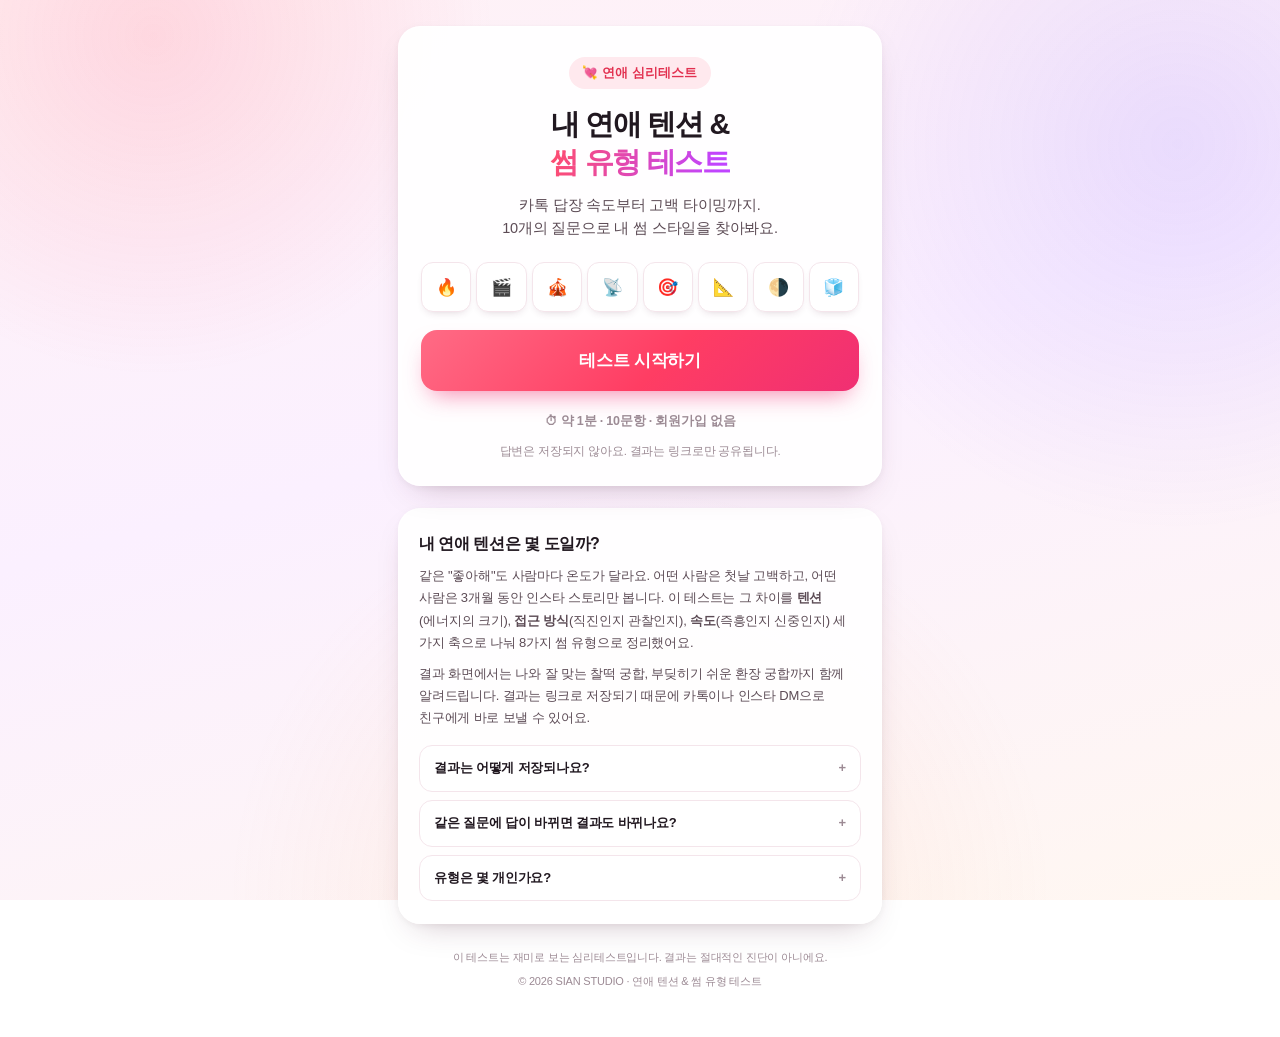
==== commit 1fe2c74f: "SIAN STUDIO 리브랜딩 + 쿠팡 파트너스 배너 전 페이지 적용, 사주 카드 맨 앞 배치 - 포털·연애 테스트·사주: 배너 + 필수 고지 문구 중앙 정렬 삽입 (빈 광고 자리" ====
--- a/love-test/index.html
+++ b/love-test/index.html
@@ -8,7 +8,7 @@
 <meta name="description" content="10개의 질문으로 알아보는 나의 연애 텐션과 썸 유형. 8가지 개성 유형, 찰떡·환장 궁합까지 1분 만에 확인하고 카톡·인스타로 공유해 보세요." />
 <meta name="keywords" content="연애 테스트, 썸 테스트, 연애 유형 테스트, 심리테스트, 썸 유형, 찰떡 궁합, 환장 궁합, MBTI 연애, 무료 테스트" />
 <meta name="robots" content="index, follow" />
-<meta name="author" content="무료 생활 도구" />
+<meta name="author" content="SIAN STUDIO" />
 <meta name="theme-color" content="#FF4D6D" />
 <meta name="naver-site-verification" content="4abd9c88c584afc4a3177594d91446796b81fe75" />
 <meta name="google-site-verification" content="jYSlBA72Mb35ZYG-_oT56KLNQTm2DvZlT0kwC0I4Q4g" />
@@ -16,7 +16,7 @@
 
 <meta property="og:type" content="website" />
 <meta property="og:locale" content="ko_KR" />
-<meta property="og:site_name" content="내 연애 텐션 &amp; 썸 유형 테스트" />
+<meta property="og:site_name" content="SIAN STUDIO" />
 <meta property="og:title" content="내 연애 텐션 &amp; 썸 유형 테스트 💘" />
 <meta property="og:description" content="10문항 1분. 나의 썸 유형과 찰떡·환장 궁합까지 바로 확인하고 공유해 보세요." />
 <meta property="og:url" content="https://wjdtldks2007-art.github.io/love-test/" />
@@ -38,6 +38,8 @@
   "url":"https://wjdtldks2007-art.github.io/love-test/",
   "inLanguage":"ko-KR",
   "description":"10문항으로 알아보는 연애 텐션과 썸 유형 테스트. 8가지 유형과 찰떡·환장 궁합을 제공합니다.",
+  "author":{"@type":"Person","name":"정시안","url":"https://github.com/wjdtldks2007-art"},
+  "publisher":{"@type":"Organization","name":"SIAN STUDIO"},
   "isAccessibleForFree":true
 }
 </script>
@@ -489,24 +491,17 @@
   }
 
   /* 광고 자리 */
-  .ad-slot{
+  /* ---------- 쿠팡 파트너스 배너 ---------- */
+  .coupang-ad{
     margin-top:18px;
-    min-height:104px;
-    border:1.5px dashed #E3D2DA;
-    border-radius:16px;
-    background:rgba(255,255,255,.55);
-    display:grid;
-    place-items:center;
-    text-align:center;
-    padding:16px;
-  }
-  .ad-slot span{
-    font-size:11.5px;
-    font-weight:700;
-    color:#B7A3AD;
-    letter-spacing:.01em;
-    line-height:1.6;
-  }
+    display:flex;flex-direction:column;align-items:center;gap:9px;text-align:center;
+  }
+  .coupang-banner{
+    display:flex;justify-content:center;width:100%;max-width:340px;
+    overflow-x:auto;overflow-y:hidden;-webkit-overflow-scrolling:touch;
+  }
+  .coupang-banner iframe{border:0;}
+  .ad-disclosure{margin:0;max-width:340px;font-size:11.5px;line-height:1.6;color:#9C8A94;letter-spacing:-0.01em;}
 
   .more{
     margin-top:16px;
@@ -687,15 +682,16 @@
       <p class="share-note">같은 유형이 나온 친구에게 링크를 보내보세요.</p>
     </div>
 
-    <!-- =========================================================
-         [광고 / 쿠팡 파트너스 삽입 위치]
-         아래 .ad-slot div 를 통째로 지우고 애드센스 광고 단위나
-         쿠팡 파트너스 배너 코드를 붙여 넣으면 됩니다.
-         (결과 카드 바로 아래 · 모바일/PC 공통)
-         ========================================================= -->
-    <div class="ad-slot" aria-hidden="true">
-      <span>광고 영역<br />애드센스 · 쿠팡 파트너스 배너가 들어갈 자리</span>
-    </div>
+    <!-- ===== 쿠팡 파트너스 다이나믹 배너 (결과 화면 하단) ===== -->
+    <section class="coupang-ad" aria-label="쿠팡 파트너스 광고">
+      <div class="coupang-banner">
+        <script src="https://ads-partners.coupang.com/g.js"></script>
+        <script>
+        new PartnersCoupang.G({"id":1059648,"template":"carousel","trackingCode":"AF4969621","width":"320","height":"100","tsource":""});
+        </script>
+      </div>
+      <p class="ad-disclosure">이 포스팅은 쿠팡 파트너스 활동의 일환으로, 이에 따른 일정액의 수수료를 제공받습니다.</p>
+    </section>
 
     <div class="more">
       <h3>다른 유형도 궁금하다면</h3>
@@ -727,7 +723,7 @@
 
   <footer>
     <p>이 테스트는 재미로 보는 심리테스트입니다. 결과는 절대적인 진단이 아니에요.</p>
-    <p style="margin-top:5px;">© 2026 무료 생활 도구 · 연애 텐션 테스트</p>
+    <p style="margin-top:5px;">© 2026 SIAN STUDIO · 연애 텐션 &amp; 썸 유형 테스트</p>
   </footer>
 </div>
 
@@ -1160,11 +1156,15 @@
       text: shareText(),
       url: shareUrl()
     };
-    if (navigator.share){
-      navigator.share(data).catch(function(){ /* 사용자가 취소한 경우 */ });
+    // 기기 공유시트(카톡·인스타)를 쓸 수 있을 때만 사용하고, 아니면 링크 복사로 대체
+    var canShare = !!(navigator.share && (!navigator.canShare || navigator.canShare(data)));
+    if (canShare){
+      navigator.share(data).catch(function(err){
+        if (err && err.name === "AbortError") return;  // 사용자가 시트를 닫은 경우
+        copyLink();
+      });
     } else {
       copyLink();
-      toast("링크를 복사했어요. 카톡·인스타에 붙여넣기 💌");
     }
   }
 
